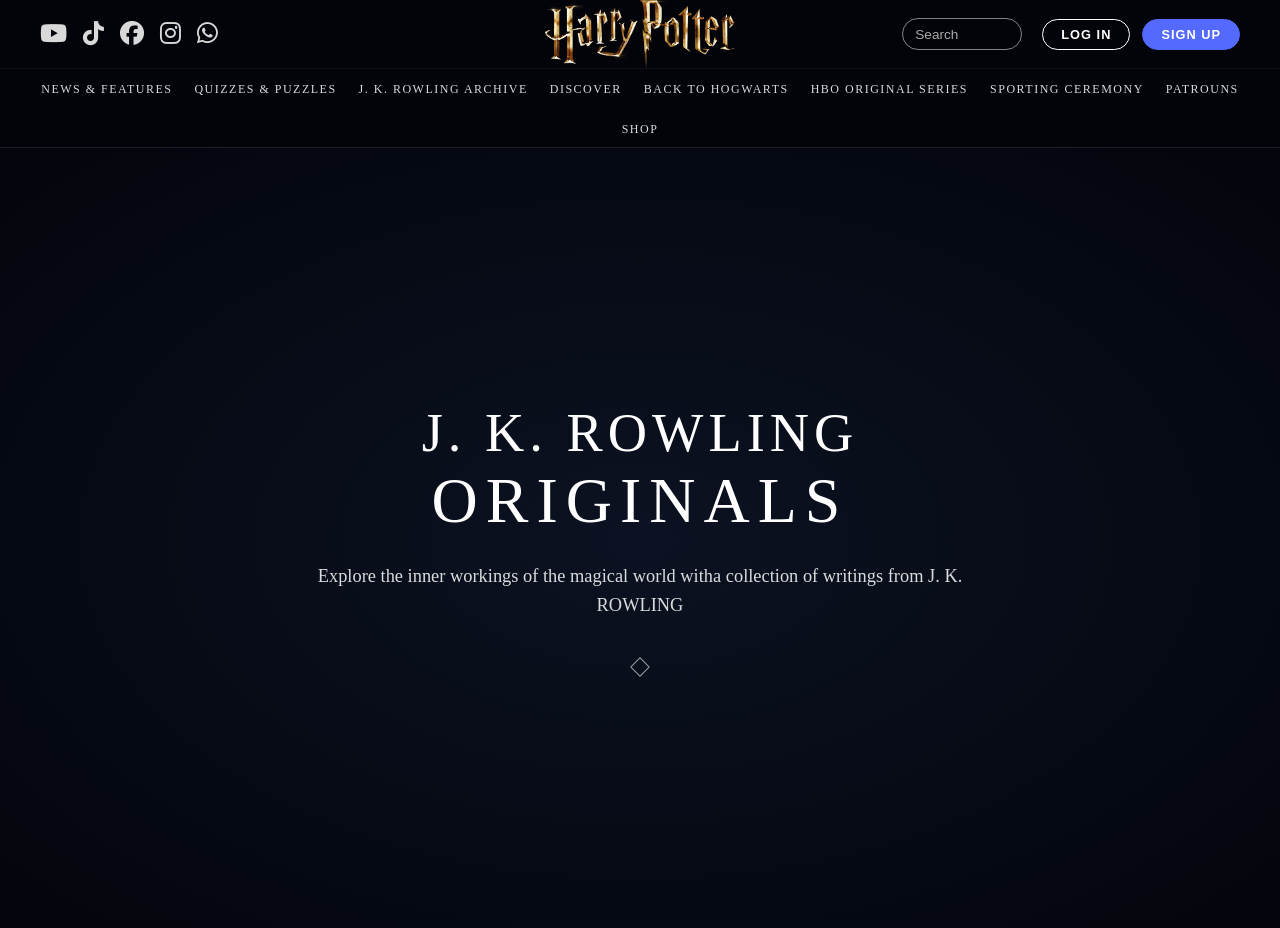
==== home/index.html @ a849a2b2 "m" ====
<!DOCTYPE html>
<html lang="en">

<head>
    <meta charset="UTF-8">
    <meta name="viewport" content="width=device-width, initial-scale=1.0">
    <title>Harry Potter | J.K. Rowling Originals</title>
    <link rel="stylesheet" href="style.css">
    <link rel="stylesheet" href="https://cdnjs.cloudflare.com/ajax/libs/font-awesome/6.5.1/css/all.min.css" />
</head>

<body>
    <header class="navbar">
        <div class="top-bar">
            <div class="social-links">
                <a href="https://www.youtube.com/channel/UChPRO1CB_Hvd0TvKRU62iSQ"><i
                        class="fa-brands fa-youtube"></i></a>
                <a href="https://www.tiktok.com/@harrypotter"><i class="fa-brands fa-tiktok"></i></a>
                <a href="https://www.facebook.com/harrypotter"><i class="fa-brands fa-facebook"></i></a>
                <a href="https://www.instagram.com/harrypotter"><i class="fa-brands fa-instagram"></i></a>
                <a href="https://www.whatsapp.com/channel/0029VbCgR8J2v1Im7VXNg51C"><i
                        class="fa-brands fa-whatsapp"></i></a>
            </div>
            <div class="brand-logo">
                <img src="logo.png" alt="Harry Potter">
            </div>
            <div class="user-actions">
                <div class="search-box">
                    <input type="text" placeholder="Search">
                    <i class="fa-solid fa-magnifying-giglass"></i>
                </div>
                <button class="btn btn-outline">LOG IN</button>
                <button class="btn btn-solid">SIGN UP</button>
            </div>
        </div>
        <nav class="sub-nav">
            <ul>
                <li><a href="#">NEWS & FEATURES</a></li>
                <li><a href="#">QUIZZES & PUZZLES</a></li>
                <li><a href="#">J. K. ROWLING ARCHIVE</a></li>
                <li><a href="#">DISCOVER</a></li>
                <li><a href="#">BACK TO HOGWARTS</a></li>
                <li><a href="#">HBO ORIGINAL SERIES</a></li>
                <li><a href="#">SPORTING CEREMONY</a></li>
                <li><a href="#">PATROUNS</a></li>
                <li><a href="#">SHOP</a></li>
            </ul>
        </nav>
    </header>
    <main class="hero">
        <div class="hero-overlay"></div>
        <div class="hero-content">
            <h2>J. K. ROWLING</h2>
            <h3>ORIGINALS</h3>
            <p>Explore the inner workings of the magical world witha collection of writings from J. K. ROWLING</p>
            <div class="scroll-diamond"></div>
        </div>
    </main>
    <script src="home/script.js"></script>
</body>

</html>
---- home/style.css ----
* {
    margin: 0;
    padding: 0;
    box-sizing: border-box;
}

body {
    font-family: 'Cinzel', 'Times New Roman', serif;
    background-color: #05060d;
    color: #ffffff;
    overflow-x: hidden;
}

.navbar {
    background-color: #03040a;
    border-bottom: 1px solid rgba(255, 255, 255, 0.1);
    position: sticky;
    top: 0;
    z-index: 1000;
}

.top-bar {
    position: relative;
    display: flex;
    justify-content: space-between;
    align-items: center;
    padding: 18px 40px;
}

.social-links {
    display: flex;
    gap: 16px;
}

.social-links a {
    color: #fff;
    font-size: 1.5rem;
    text-decoration: none;
    opacity: 0.85;
    transition: opacity 0.2s;
}

.social-links a:hover {
    opacity: 1;
}

.brand-logo {
    position: absolute;
    left: 50%;
    transform: translateX(-50%);
    display: flex;
    align-items: center;
}

.brand-logo img {
    width: 190px;
    height: auto;
    display: block;
}

.user-actions {
    display: flex;
    align-items: center;
    gap: 12px;
}

.search-box {
    display: flex;
    align-items: center;
    border: 1px solid rgba(255, 255, 255, 0.5);
    border-radius: 20px;
    padding: 6px 12px;
    width: 120px;
    height: 32px;
    margin-right: 8px;
}

.search-box input {
    background: transparent;
    border: none;
    outline: none;
    color: #fff;
    font-size: 0.85rem;
    width: 85px;
}

.search-box input::placeholder {
    color: #aaa;
}

.search-box i {
    font-size: 0.85rem;
    color: #aaa;
    cursor: pointer;
}

.btn {
    padding: 7px 18px;
    border-radius: 20px;
    font-size: 0.8rem;
    font-weight: bold;
    cursor: pointer;
    letter-spacing: 1px;
}

.btn-outline {
    background: transparent;
    border: 1.5px solid #fff;
    color: #fff;
}

.btn-solid {
    background: #546aff;
    border: 1.5px solid #5468ff;
    color: #fff;
}

.btn-solid:hover {
    background: #4354df;
}

.sub-nav {
    display: flex;
    justify-content: center;
    padding: 10px 20px;
    border-top: 1px solid rgba(255, 255, 255, 0.05);
}

.sub-nav ul {
    display: flex;
    list-style: none;
    gap: 22px;
    flex-wrap: wrap;
    justify-content: center;
}

.sub-nav ul li a {
    color: #ffffff;
    font-size: 0.75rem;
    text-decoration: none;
    letter-spacing: 1.5px;
    opacity: 0.85;
    transition: opacity 0.2s;
}

.sub-nav ul li a:hover,
.sub-nav ul li a:active {
    opacity: 1;
}

.sub-nav ul li a i {
    font-size: 0.6rem;
    margin-left: 2px;
}

.hero {
    position: relative;
    min-height: calc(100vh - 120px);
    display: flex;
    justify-content: center;
    align-items: center;
    text-align: center;
    background: radial-gradient(ellipse at center, rgba(16, 26, 47, 0.6) 0%, rgba(3, 5, 12, 0.95) 100%), url("https://images.unsplash.com/photo-1506703719100-a0f3a48c0f86?q=80&w=2070&auto=format&fit=crop") center/cover no-repeat;
}

.hero-content {
    max-width: 750px;
    padding: 20px;
    z-index: 2;
}

.hero-content h2 {
    font-size: 3.4rem;
    font-weight: 400;
    letter-spacing: 5px;
}

.hero-content h3 {
    font-size: 4rem;
    font-weight: 500;
    letter-spacing: 8px;
    margin-bottom: 24px;
}

.hero-content p {
    font-size: 1.15rem;
    font-weight: 300;
    line-height: 1.6;
    opacity: 0.85;
    margin-bottom: 40px;
}

.scroll-diamond {
    width: 14px;

    height: 14px;

    border: 1px solid rgba(255, 255, 255, 0.6);

    transform: rotate(45deg);
    margin: 0 auto;

}
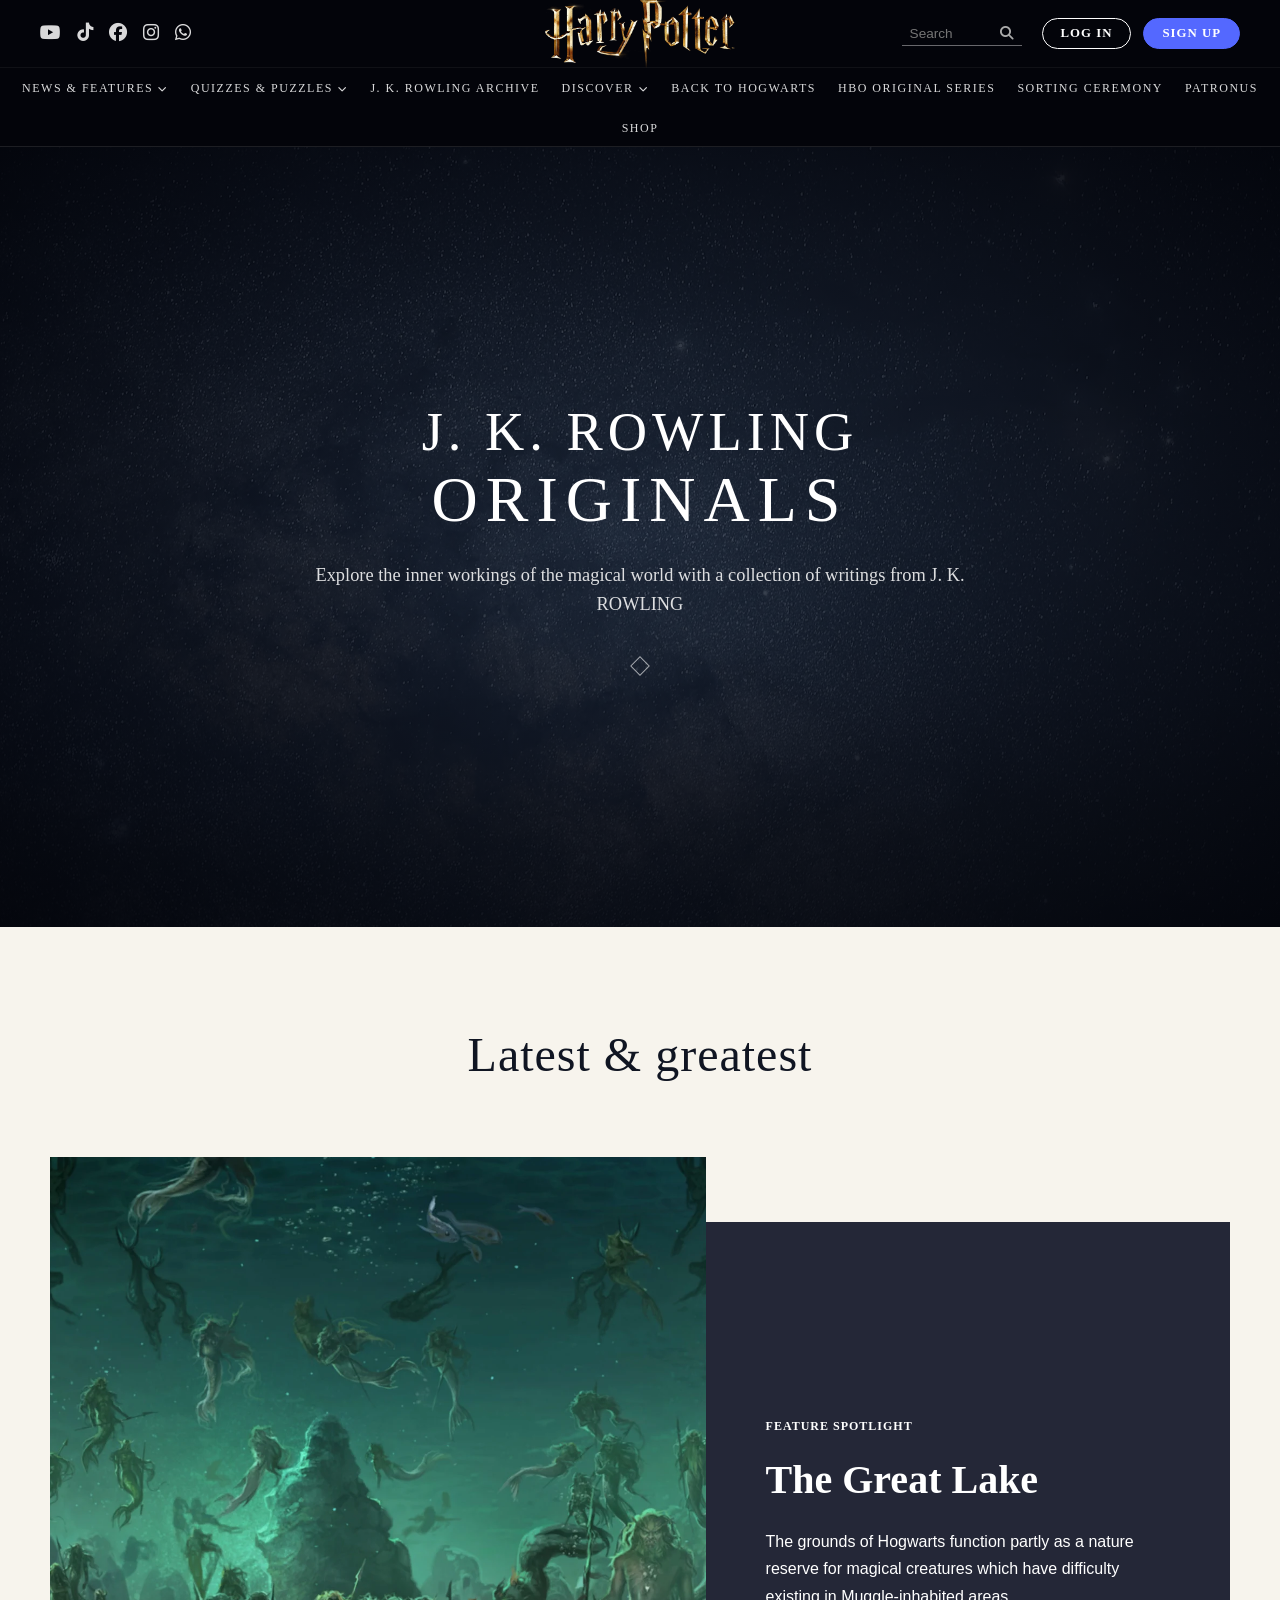
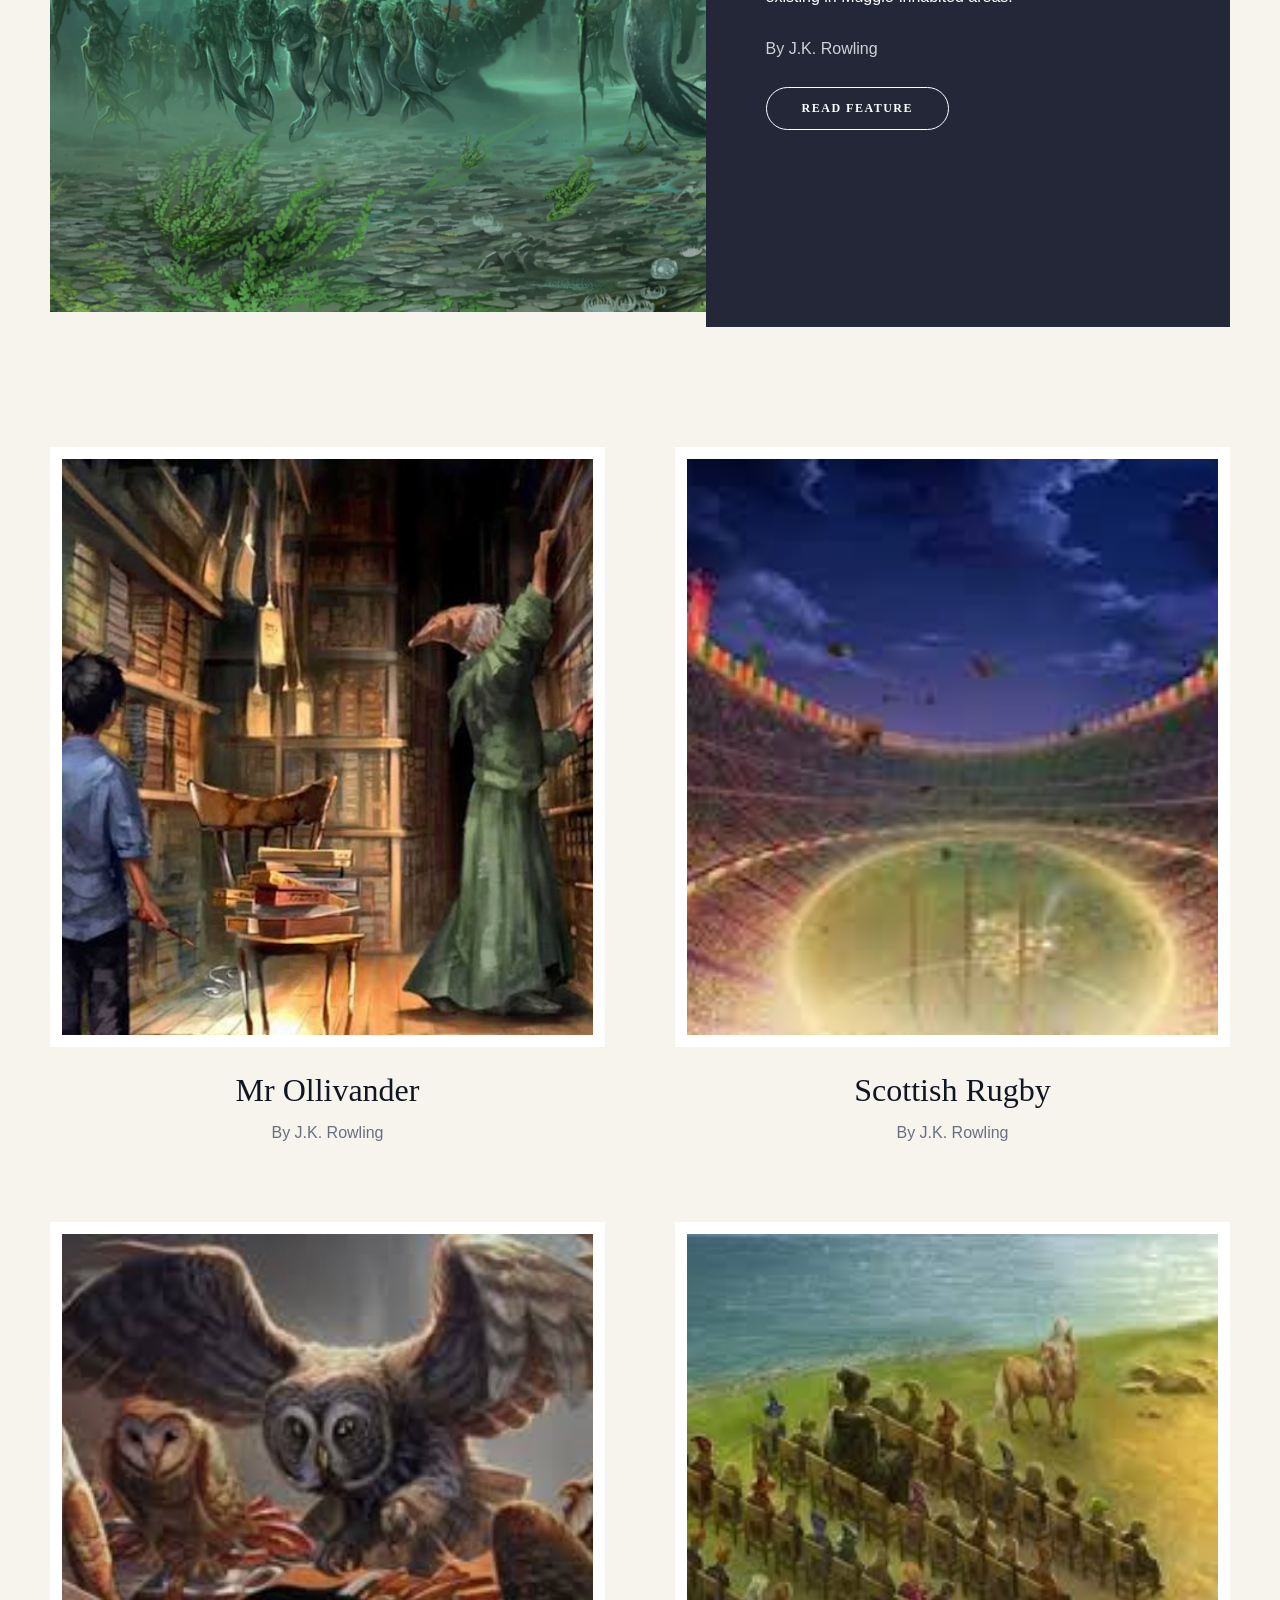
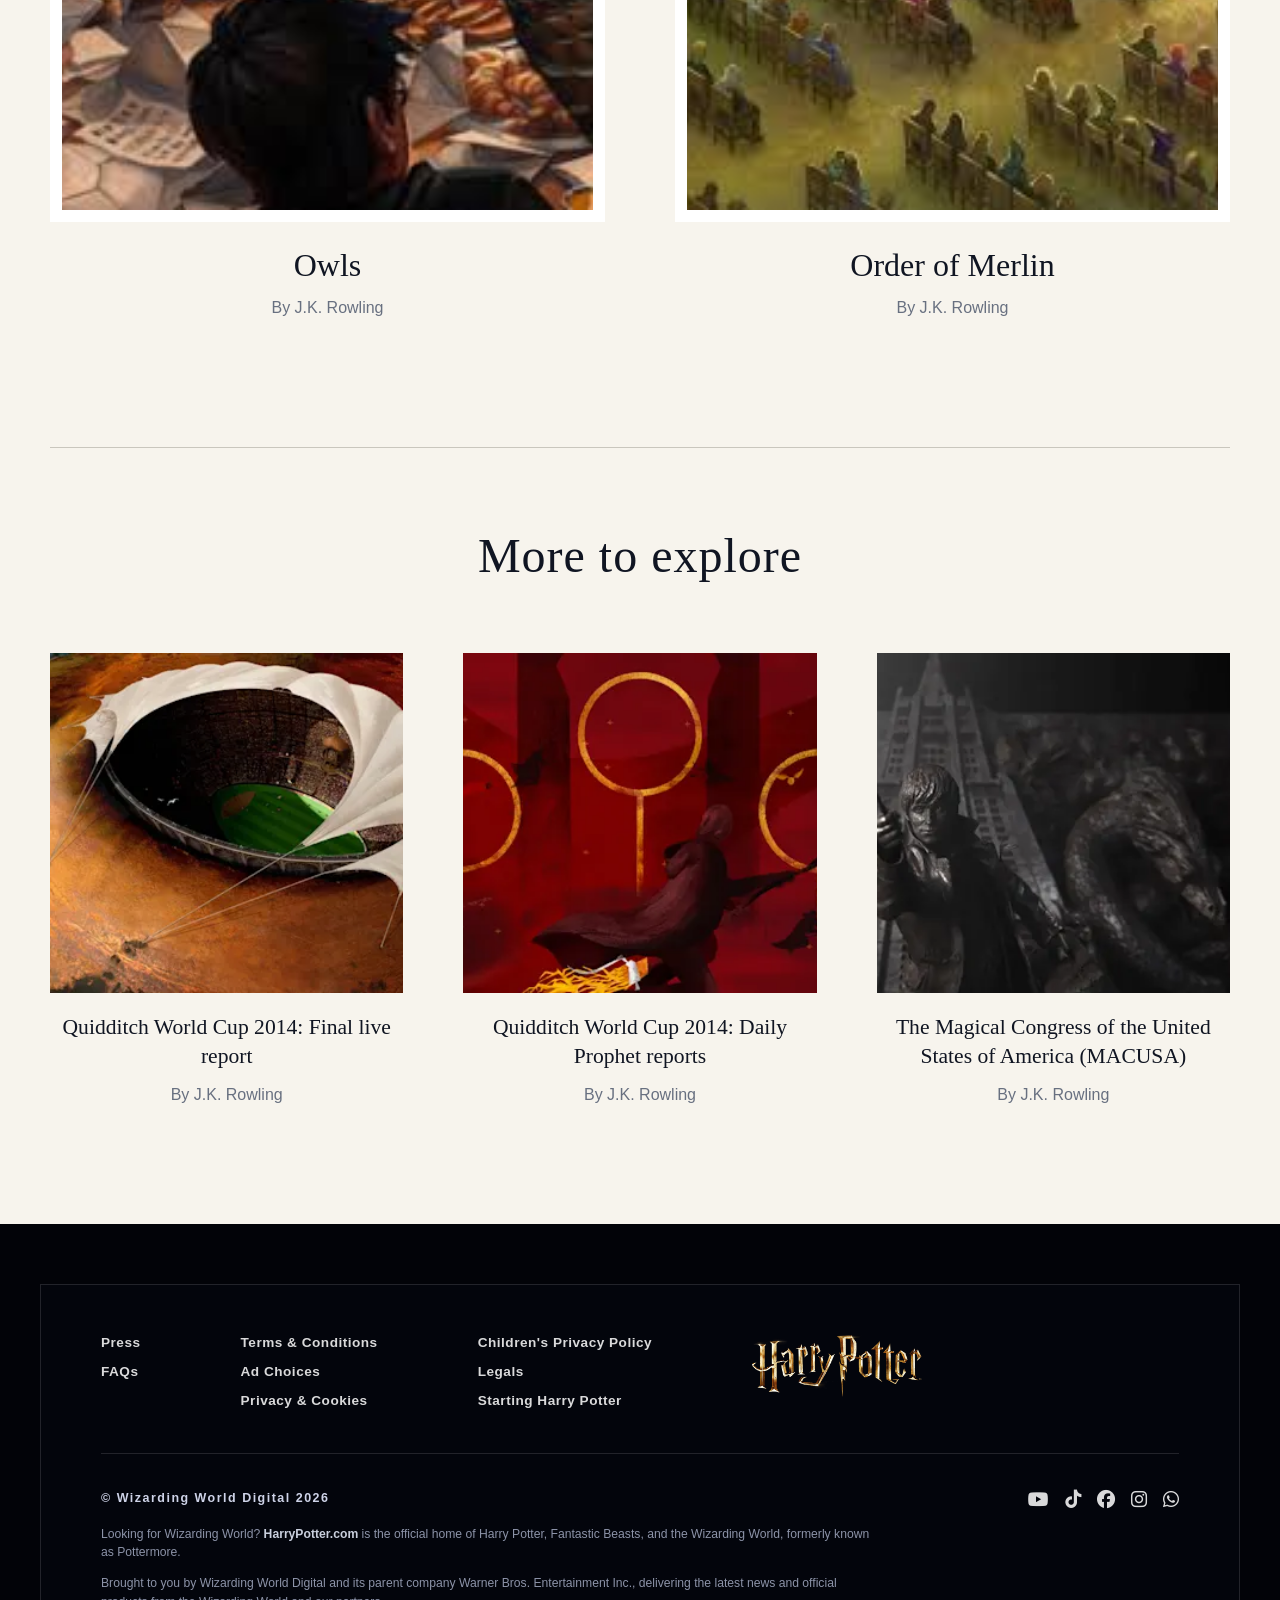
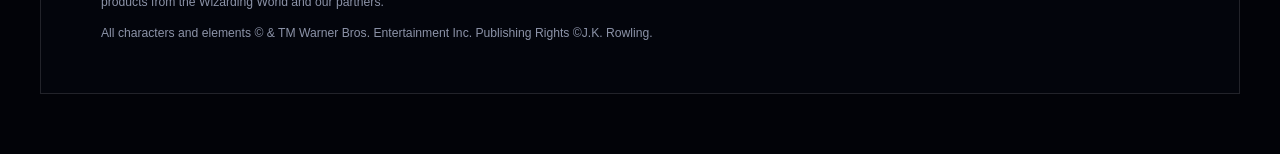
==== commit 70b80b67: "m" ====
--- a/home/index.html
+++ b/home/index.html
@@ -12,51 +12,170 @@
 <body>
     <header class="navbar">
         <div class="top-bar">
-            <div class="social-links">
-                <a href="https://www.youtube.com/channel/UChPRO1CB_Hvd0TvKRU62iSQ"><i
+            <div class="social-links" aria-label="Social media links">
+                <a href="https://www.youtube.com/channel/UChPRO1CB_Hvd0TvKRU62iSQ" aria-label="YouTube"><i
                         class="fa-brands fa-youtube"></i></a>
-                <a href="https://www.tiktok.com/@harrypotter"><i class="fa-brands fa-tiktok"></i></a>
-                <a href="https://www.facebook.com/harrypotter"><i class="fa-brands fa-facebook"></i></a>
-                <a href="https://www.instagram.com/harrypotter"><i class="fa-brands fa-instagram"></i></a>
-                <a href="https://www.whatsapp.com/channel/0029VbCgR8J2v1Im7VXNg51C"><i
+                <a href="https://www.tiktok.com/@harrypotter" aria-label="TikTok"><i
+                        class="fa-brands fa-tiktok"></i></a>
+                <a href="https://www.facebook.com/harrypotter" aria-label="Facebook"><i
+                        class="fa-brands fa-facebook"></i></a>
+                <a href="https://www.instagram.com/harrypotter" aria-label="Instagram"><i
+                        class="fa-brands fa-instagram"></i></a>
+                <a href="https://www.whatsapp.com/channel/0029VbCgR8J2v1Im7VXNg51C" aria-label="WhatsApp"><i
                         class="fa-brands fa-whatsapp"></i></a>
             </div>
-            <div class="brand-logo">
-                <img src="logo.png" alt="Harry Potter">
-            </div>
+            <a href="#" class="brand-logo" aria-label="Harry Potter Home"><img src="HarryPotterLogo.png"
+                    alt="Harry Potter"></a>
             <div class="user-actions">
-                <div class="search-box">
-                    <input type="text" placeholder="Search">
-                    <i class="fa-solid fa-magnifying-giglass"></i>
-                </div>
-                <button class="btn btn-outline">LOG IN</button>
-                <button class="btn btn-solid">SIGN UP</button>
+                <form class="search-box" role="search">
+                    <label for="site-search" class="visually-hidden">Search</label>
+                    <input type="search" id="site-search" placeholder="Search">
+                    <button type="submit" aria-label="Search">
+                        <i class="fa-solid fa-magnifying-glass"></i>
+                    </button>
+                </form>
+                <a href="#" class="btn btn-outline">LOG IN</a>
+                <a href="#" class="btn btn-solid">SIGN UP</a>
             </div>
         </div>
-        <nav class="sub-nav">
+        <nav class="sub-nav" aria-label="Main navigation">
             <ul>
-                <li><a href="#">NEWS & FEATURES</a></li>
-                <li><a href="#">QUIZZES & PUZZLES</a></li>
+                <li class="nav-dropdown"><a href="#">NEWS & FEATURES<i class="fa-solid fa-chevron-down"></i></a></li>
+                <li class="nav-dropdown"><a href="#">QUIZZES & PUZZLES<i class="fa-solid fa-chevron-down"></i></a></li>
                 <li><a href="#">J. K. ROWLING ARCHIVE</a></li>
-                <li><a href="#">DISCOVER</a></li>
+                <li class="nav-dropdown"><a href="#">DISCOVER<i class="fa-solid fa-chevron-down"></i></a> </li>
                 <li><a href="#">BACK TO HOGWARTS</a></li>
                 <li><a href="#">HBO ORIGINAL SERIES</a></li>
-                <li><a href="#">SPORTING CEREMONY</a></li>
-                <li><a href="#">PATROUNS</a></li>
+                <li><a href="#">SORTING CEREMONY</a></li>
+                <li><a href="#">PATRONUS</a></li>
                 <li><a href="#">SHOP</a></li>
             </ul>
         </nav>
     </header>
-    <main class="hero">
-        <div class="hero-overlay"></div>
-        <div class="hero-content">
-            <h2>J. K. ROWLING</h2>
-            <h3>ORIGINALS</h3>
-            <p>Explore the inner workings of the magical world witha collection of writings from J. K. ROWLING</p>
-            <div class="scroll-diamond"></div>
+    <!--HERO SECTION-->
+    <main>
+        <section class="hero">
+            <div class="hero-overlay"></div>
+            <div class="hero-content">
+                <h2>J. K. ROWLING</h2>
+                <h3>ORIGINALS</h3>
+                <p>Explore the inner workings of the magical world with a collection of writings from J. K. ROWLING</p>
+                <div class="scroll-diamond"></div>
+            </div>
+        </section>
+        <section class="archive-section">
+            <div class="archive-heading">
+                <h2>Latest &amp; greatest</h2>
+            </div>
+            <div class="featured-story">
+                <div class="featured-image">
+                    <img src="great-lake.webp" alt="The Great Lake">
+                </div>
+                <div class="featured-content">
+                    <span>FEATURE SPOTLIGHT</span>
+                    <h2>The Great Lake</h2>
+                    <p>The grounds of Hogwarts function partly as a nature reserve for magical creatures which have
+                        difficulty existing in Muggle-inhabited areas.</p>
+                    <p class="byline">By J.K. Rowling</p>
+                    <a href="#">READ FEATURE</a>
+                </div>
+            </div>
+            <div class="latest-grid">
+                <article class="latest-card">
+                    <img src="ollivander.jpg" alt="Mr Ollivander">
+                    <h2>Mr Ollivander</h2>
+                    <p>By J.K. Rowling</p>
+                </article>
+                <article class="latest-card">
+                    <img src="scottish-rugby.jpg" alt="Scottish Rugby">
+                    <h2>Scottish Rugby</h2>
+                    <p>By J.K. Rowling</p>
+                </article>
+                <article class="latest-card">
+                    <img src="owls.jpg" alt="Owls">
+                    <h2>Owls</h2>
+                    <p>By J.K. Rowling</p>
+                </article>
+                <article class="latest-card">
+                    <img src="order-of-merlin.jpg" alt="Order of Merlin">
+                    <h2>Order of Merlin</h2>
+                    <p>By J.K. Rowling</p>
+                </article>
+            </div>
+            <div class="archive-divider"></div>
+            <div class="more-heading">
+                <h2>More to explore</h2>
+            </div>
+            <div class="explore-grid">
+                <article class="explore-card">
+                    <img src="quidditch-final.webp" alt="Quidditch World Cup">
+                    <h3>Quidditch World Cup 2014: Final live report</h3>
+                    <p>By J.K. Rowling</p>
+                </article>
+
+                <article class="explore-card">
+                    <img src="daily-prophet.webp" alt="Daily Prophet">
+                    <h3>Quidditch World Cup 2014: Daily Prophet reports</h3>
+                    <p>By J.K. Rowling</p>
+                </article>
+                <article class="explore-card">
+                    <img src="macusa.webp" alt="MACUSA">
+                    <h3>The Magical Congress of the United States of America (MACUSA)</h3>
+                    <p>By J.K. Rowling</p>
+                </article>
+            </div>
+        </section>
+    </main>
+    <!--FOOTER SECTION-->
+    <footer class="site-footer">
+        <div class="footer-container">
+            <!--Top Row: Links and Logo-->
+            <div class="footer-top">
+                <div class="footer-links-grid">
+                    <div class="link-column">
+                        <a href="https://www.harrypotter.com/press">Press</a>
+                        <a href="https://help.harrypotter.com/hc/en-us">FAQs</a>
+                    </div>
+                    <div class="link-column">
+                        <a href="https://www.harrypotter.com/terms">Terms & Conditions</a>
+                        <a href="https://www.harrypotter.com/privacy#choices">Ad Choices</a>
+                        <a href="https://www.harrypotter.com/privacy">Privacy & Cookies</a>
+                    </div>
+                    <div class="link-column">
+                        <a href="https://www.harrypotter.com/childrens-privacy-policy">Children's Privacy Policy</a>
+                        <a href="https://www.harrypotter.com/legals">Legals</a>
+                        <a href="https://www.startingharrypotter.com/">Starting Harry Potter</a>
+                    </div>
+                    <div class="footer-logo">
+                        <img src="HarryPotterLogo.png" alt="HARRY POTTER">
+                    </div>
+                </div>
+            </div>
+            <div class="footer-divider"></div>
+            <!--Bottom Row: Copyright , Disclaimer & Socials-->
+            <div class="footer-bottom">
+                <div class="footer-legal-text">
+                    <p class="copyright">&copy; Wizarding World Digital 2026</p>
+                    <p>Looking for Wizarding World? <a href="HarryPotter.com">HarryPotter.com</a> is the official home
+                        of Harry Potter, Fantastic Beasts, and the Wizarding World, formerly known as Pottermore.</p>
+                    <p>Brought to you by Wizarding World Digital and its parent company Warner Bros. Entertainment Inc.,
+                        delivering the latest news and official products from the Wizarding World and our partners.</p>
+                    <p>All characters and elements &copy; & TM Warner Bros. Entertainment Inc. Publishing Rights
+                        &copy;J.K. Rowling.</p>
+                </div>
+                <div class="social-links">
+                    <a href="https://www.youtube.com/channel/UChPRO1CB_Hvd0TvKRU62iSQ"><i
+                            class="fa-brands fa-youtube"></i></a>
+                    <a href="https://www.tiktok.com/@harrypotter"><i class="fa-brands fa-tiktok"></i></a>
+                    <a href="https://www.facebook.com/harrypotter"><i class="fa-brands fa-facebook"></i></a>
+                    <a href="https://www.instagram.com/harrypotter"><i class="fa-brands fa-instagram"></i></a>
+                    <a href="https://www.whatsapp.com/channel/0029VbCgR8J2v1Im7VXNg51C"><i
+                            class="fa-brands fa-whatsapp"></i></a>
+                </div>
+            </div>
         </div>
-    </main>
-    <script src="home/script.js"></script>
+    </footer>
+    <script src="script.js"></script>
 </body>
 
 </html>
--- a/home/style.css
+++ b/home/style.css
@@ -11,6 +11,19 @@
     overflow-x: hidden;
 }
 
+.visually-hidden {
+    position: absolute;
+    width: 1px;
+    height: 1px;
+    padding: 0;
+    margin: -1px;
+    overflow: hidden;
+    clip: rect(0, 0, 0, 0);
+    white-space: nowrap;
+    border: 0;
+}
+
+/* HEADER & NAVBAR */
 .navbar {
     background-color: #03040a;
     border-bottom: 1px solid rgba(255, 255, 255, 0.1);
@@ -20,7 +33,6 @@
 }
 
 .top-bar {
-    position: relative;
     display: flex;
     justify-content: space-between;
     align-items: center;
@@ -34,7 +46,7 @@
 
 .social-links a {
     color: #fff;
-    font-size: 1.5rem;
+    font-size: 1.15rem;
     text-decoration: none;
     opacity: 0.85;
     transition: opacity 0.2s;
@@ -48,13 +60,10 @@
     position: absolute;
     left: 50%;
     transform: translateX(-50%);
-    display: flex;
-    align-items: center;
 }
 
 .brand-logo img {
     width: 190px;
-    height: auto;
     display: block;
 }
 
@@ -67,11 +76,8 @@
 .search-box {
     display: flex;
     align-items: center;
-    border: 1px solid rgba(255, 255, 255, 0.5);
-    border-radius: 20px;
-    padding: 6px 12px;
-    width: 120px;
-    height: 32px;
+    border-bottom: 1px solid rgba(255, 255, 255, 0.4);
+    padding: 4px 8px;
     margin-right: 8px;
 }
 
@@ -81,17 +87,19 @@
     outline: none;
     color: #fff;
     font-size: 0.85rem;
-    width: 85px;
-}
-
-.search-box input::placeholder {
+    width: 90px;
+}
+
+.search-box button {
+    background: none;
+    border: none;
     color: #aaa;
-}
-
-.search-box i {
     font-size: 0.85rem;
-    color: #aaa;
     cursor: pointer;
+}
+
+.search-box button:hover {
+    color: #fff;
 }
 
 .btn {
@@ -101,24 +109,28 @@
     font-weight: bold;
     cursor: pointer;
     letter-spacing: 1px;
+    text-decoration: none;
+    display: inline-block;
 }
 
 .btn-outline {
     background: transparent;
-    border: 1.5px solid #fff;
-    color: #fff;
+    border: 1.5px solid white;
+    color: white;
 }
 
 .btn-solid {
-    background: #546aff;
+    background: #5468ff;
     border: 1.5px solid #5468ff;
-    color: #fff;
+    color: white;
 }
 
 .btn-solid:hover {
     background: #4354df;
 }
 
+/* SECOND NAVIGATION */
+/* SECOND NAVIGATION */
 .sub-nav {
     display: flex;
     justify-content: center;
@@ -132,27 +144,34 @@
     gap: 22px;
     flex-wrap: wrap;
     justify-content: center;
+    align-items: center;
+}
+
+.sub-nav ul li {
+    position: relative;
 }
 
 .sub-nav ul li a {
     color: #ffffff;
+    text-decoration: none;
     font-size: 0.75rem;
-    text-decoration: none;
     letter-spacing: 1.5px;
     opacity: 0.85;
-    transition: opacity 0.2s;
-}
-
-.sub-nav ul li a:hover,
-.sub-nav ul li a:active {
+    transition: opacity 0.2s ease;
+    white-space: nowrap;
+}
+
+.sub-nav ul li a:hover {
     opacity: 1;
 }
 
 .sub-nav ul li a i {
-    font-size: 0.6rem;
-    margin-left: 2px;
-}
-
+    font-size: 0.55rem;
+    margin-left: 5px;
+    vertical-align: middle;
+}
+
+/* HERO SECTION */
 .hero {
     position: relative;
     min-height: calc(100vh - 120px);
@@ -160,7 +179,7 @@
     justify-content: center;
     align-items: center;
     text-align: center;
-    background: radial-gradient(ellipse at center, rgba(16, 26, 47, 0.6) 0%, rgba(3, 5, 12, 0.95) 100%), url("https://images.unsplash.com/photo-1506703719100-a0f3a48c0f86?q=80&w=2070&auto=format&fit=crop") center/cover no-repeat;
+    background: radial-gradient(ellipse at center, rgba(16, 26, 47, 0.6) 0%, rgba(3, 5, 12, 0.95)100%), url(backgroundglaxypic.webp) center/ cover no-repeat;
 }
 
 .hero-content {
@@ -184,20 +203,631 @@
 
 .hero-content p {
     font-size: 1.15rem;
+    line-height: 1.6;
     font-weight: 300;
-    line-height: 1.6;
     opacity: 0.85;
     margin-bottom: 40px;
 }
 
 .scroll-diamond {
     width: 14px;
-
     height: 14px;
-
     border: 1px solid rgba(255, 255, 255, 0.6);
-
     transform: rotate(45deg);
     margin: 0 auto;
-
+    animation: scrollDown 1.8s ease-in-out infinite;
+}
+
+@keyframes scrollDown {
+    0% {
+        transform: translateY(0) rotate(45deg);
+        opacity: 0.5;
+    }
+
+    50% {
+        transform: translateY(10px) rotate(45deg);
+        opacity: 1;
+    }
+
+    100% {
+        transform: translateY(0) rotate(45deg);
+        opacity: 0.5;
+    }
+}
+
+/* FOOTER Styles*/
+.site-footer {
+    background-color: #020308;
+    padding: 60px 40px;
+    display: flex;
+    justify-content: center;
+}
+
+.footer-container {
+    width: 100%;
+    max-width: 1300px;
+    border: 1px solid rgba(255, 255, 255, 0.12);
+    padding: 50px 60px;
+    background-color: #03050c;
+}
+
+/* Top Section */
+.footer-top {
+    display: flex;
+    justify-content: space-between;
+    align-items: flex-start;
+    gap: 40px;
+}
+
+.footer-links-grid {
+    display: flex;
+    gap: 100px;
+    flex-wrap: wrap;
+}
+
+.link-column {
+    display: flex;
+    flex-direction: column;
+    gap: 14px;
+}
+
+.link-column a {
+    color: #fff;
+    text-decoration: none;
+    font-size: 0.85rem;
+    letter-spacing: 0.5px;
+    opacity: 0.85;
+    transition: opacity 0.2s ease, color 0.2s ease;
+    font-weight: bold;
+    font-family: 'Franklin Gothic Medium', 'Arial Narrow', Arial, sans-serif;
+}
+
+.link-column a:hover {
+    opacity: 1;
+    color: #fff;
+    text-decoration: underline;
+}
+
+/* FOOTER LOGO */
+.footer-logo img {
+    width: 170px;
+    display: block;
+}
+
+/* THE LINE */
+.footer-divider {
+    height: 1px;
+    border-top: 1px solid rgba(255, 255, 255, 0.12);
+    margin: 45px 0 35px 0;
+}
+
+/* COPYRIGHT AREA */
+.footer-bottom {
+    display: flex;
+    justify-content: space-between;
+    align-items: flex-start;
+    gap: 40px;
+    font-family: Arial, Helvetica, sans-serif;
+}
+
+.footer-legal-text {
+    max-width: 780px;
+    display: flex;
+    flex-direction: column;
+    gap: 12px;
+}
+
+.footer-legal-text p {
+    font-size: 0.76rem;
+    line-height: 1.55;
+    color: #8c93a8;
+    font-weight: 300;
+}
+
+.footer-legal-text .copyright {
+    letter-spacing: 1.5px;
+    font-size: 0.78rem;
+    font-weight: 600;
+    color: #ced3e8;
+    margin-bottom: 4px;
+}
+
+.footer-legal-text a {
+    color: #c9cfdd;
+    font-weight: 800;
+    text-decoration: none;
+}
+
+/* SOCIAL ICONS */
+.footer-socials {
+    display: flex;
+    gap: 18px;
+    align-items: center;
+    flex-shrink: 0;
+}
+
+.footer-socials a {
+    color: white;
+    font-size: 1.15rem;
+    text-decoration: none;
+    opacity: 0.85;
+    transition: opacity 0.2s, transform 0.2s;
+}
+
+.footer-socials a:hover {
+    opacity: 1;
+    transform: translateY(-2px);
+}
+
+/* MOBILE */
+@media (max-width: 900px) {
+    .top-bar {
+        padding: 25px 20px;
+    }
+
+    .brand-logo img {
+        width: 140px;
+    }
+
+    .search-box {
+        display: none;
+    }
+
+    .social-links {
+        gap: 10px;
+    }
+
+    .user-actions {
+        gap: 6px;
+    }
+
+    .btn {
+        padding: 6px 12px;
+    }
+
+    .hero-content h2 {
+        font-size: 2.3rem;
+    }
+
+    .hero-content h3 {
+        font-size: 2.6rem;
+    }
+
+    .footer-top,
+    .footer-bottom {
+        flex-direction: column;
+    }
+
+    .footer-links-grid {
+        gap: 35px;
+    }
+
+    .footer-socials {
+        margin-top: 10px;
+    }
+
+    .featured-story {
+        grid-template-columns: 1fr;
+    }
+
+    .featured-image img {
+        height: 300px;
+    }
+
+    .latest-grid {
+        grid-template-columns: 1fr;
+    }
+
+    .explore-grid {
+        grid-template-columns: 1fr;
+    }
+
+    .archive-section {
+        padding: 60px 25px;
+    }
+}
+
+/* J.K. ROWLING ORIGINALS */
+
+.archive-section {
+    background: #f7f4ed;
+    color: #101522;
+    padding: 100px 50px 120px;
+}
+
+.archive-heading {
+    text-align: center;
+    margin-bottom: 75px;
+}
+
+.archive-heading h2,
+.more-heading h2 {
+    font-size: 3rem;
+    font-weight: 400;
+    letter-spacing: 1px;
+}
+
+.featured-story {
+    max-width: 1280px;
+    margin: 0 auto 120px;
+    display: grid;
+    grid-template-columns: 1.25fr 1fr;
+    align-items: start;
+}
+
+.featured-image {
+    position: relative;
+    z-index: 2;
+}
+
+.featured-image img {
+    width: 100%;
+    height: 755px;
+    object-fit: cover;
+    display: block;
+}
+
+.featured-content {
+    background: #242737;
+    color: white;
+    min-height: 705px;
+    padding: 60px;
+    display: flex;
+    flex-direction: column;
+    justify-content: center;
+    margin-bottom: 0;
+    margin-top: 65px;
+}
+
+.featured-content span {
+    font-size: 0.75rem;
+    font-weight: bold;
+    letter-spacing: 1px;
+    margin-bottom: 22px;
+}
+
+.featured-content h2 {
+    font-family: Georgia, 'Times New Roman', serif;
+    font-size: 2.5rem;
+    margin-bottom: 25px;
+}
+
+.featured-content>p {
+    font-family: Arial, sans-serif;
+    font-size: 1rem;
+    line-height: 1.7;
+    max-width: 500px;
+}
+
+.featured-content .byline {
+    margin-top: 25px;
+    color: #d0d2d8;
+}
+
+.featured-content a {
+    display: inline-block;
+    width: fit-content;
+    margin-top: 25px;
+    padding: 13px 35px;
+    border: 1px solid white;
+    border-radius: 30px;
+    color: white;
+    text-decoration: none;
+    font-size: 0.75rem;
+    font-weight: bold;
+    letter-spacing: 1.5px;
+}
+
+.latest-grid {
+    max-width: 1280px;
+    margin: 0 auto 130px;
+    display: grid;
+    grid-template-columns: repeat(2, 1fr);
+    gap: 80px 70px;
+}
+
+.latest-card {
+    text-align: center;
+}
+
+.latest-card img {
+    width: 100%;
+    height: 600px;
+    object-fit: cover;
+    display: block;
+    background: white;
+    padding: 12px;
+}
+
+.latest-card h2 {
+    font-family: Georgia, 'Times New Roman', serif;
+    font-size: 2rem;
+    font-weight: 400;
+    margin-top: 25px;
+}
+
+.latest-card p,
+.explore-card p {
+    color: #687080;
+    font-family: Arial, sans-serif;
+    margin-top: 15px;
+}
+
+.more-heading {
+    text-align: center;
+    margin-bottom: 70px;
+}
+
+.explore-grid {
+    max-width: 1280px;
+    margin: 0 auto;
+    display: grid;
+    grid-template-columns: repeat(3, 1fr);
+    gap: 60px;
+}
+
+.explore-card {
+    text-align: center;
+}
+
+.explore-card img {
+    width: 100%;
+    height: 340px;
+    object-fit: cover;
+    display: block;
+}
+
+.explore-card h3 {
+    font-family: Georgia, 'Times New Roman', serif;
+    font-size: 1.35rem;
+    font-weight: 400;
+    line-height: 1.35;
+    margin-top: 20px;
+}
+
+.archive-divider {
+    max-width: 1280px;
+    margin: 0 auto 80px;
+    border-top: 1px solid #c9c6bd;
+}
+
+/*Video Hero Section */
+.video-hero {
+    position: relative;
+    min-height: calc(100vh - 120px);
+    display: flex;
+    justify-content: center;
+    align-items: center;
+    overflow: hidden;
+    background-color: #05060d;
+}
+
+.bg-video {
+    position: absolute;
+    top: 50%;
+    left: 50%;
+    min-height: 100%;
+    min-width: 100%;
+    width: auto;
+    height: auto;
+    transform: translateY(-50%) translateX(-50%);
+    object-fit: cover;
+    z-index: 0;
+}
+
+.video-overlay {
+    position: absolute;
+    top: 0;
+    left: 0;
+    width: 100%;
+    height: 100%;
+    background: radial-gradient(circle, rgba(16, 26, 47, 0.2) 0%, rgba(3, 5, 12, 0.7) 100%);
+    z-index: 1;
+}
+
+.video-content {
+    position: relative;
+    z-index: 2;
+    text-align: center;
+    padding: 0 20px;
+    width: 100%;
+    max-width: 900px;
+}
+
+.hogwarts-hero-logo {
+    width: 100%;
+    max-width: 700px;
+    height: auto;
+    filter: drop-shadow(0 0 15px rgba(255, 255, 255, 0.1));
+}
+
+.signup-body {
+    background: radial-gradient(ellipse at top, #1a1e35 0%, #05060d 70%);
+    min-height: 100vh;
+    display: flex;
+    justify-content: center;
+    align-items: center;
+    position: relative;
+}
+
+.back-btn {
+    position: absolute;
+    top: 40px;
+    left: 40px;
+    color: #fff;
+    font-size: 1.2rem;
+    text-decoration: none;
+    opacity: 0.7;
+    transition: opacity 0.2s;
+}
+
+.back-btn:hover {
+    opacity: 1;
+}
+
+.signup-container {
+    width: 100%;
+    max-width: 450px;
+    padding: 20px;
+    text-align: center;
+    display: flex;
+    flex-direction: column;
+    align-items: center;
+}
+
+.hp-logo {
+    font-family: 'Cinzel', serif;
+    font-size: 2.5rem;
+    font-weight: 500;
+    color: #eed69b;
+    margin-bottom: 20px;
+}
+
+.title-with-lines {
+    display: flex;
+    align-items: center;
+    width: 100%;
+    gap: 15px;
+    margin-bottom: 15px;
+}
+
+.title-with-lines span {
+    flex-grow: 1;
+    height: 1px;
+    background-color: rgba(255, 255, 255, 0.2);
+}
+
+.title-with-lines h2 {
+    font-size: 1.4rem;
+    font-weight: 400;
+    letter-spacing: 1px;
+}
+
+.subtitle {
+    font-size: 0.8rem;
+    color: #a0a5b5;
+    line-height: 1.4;
+    margin-bottom: 30px;
+}
+
+.signup-form {
+    width: 100%;
+    display: flex;
+    flex-direction: column;
+    gap: 20px;
+    text-align: left;
+}
+
+.form-group {
+    display: flex;
+    flex-direction: column;
+    gap: 8px;
+    width: 100%;
+}
+
+.form-row {
+    display: flex;
+    gap: 15px;
+}
+
+.form-row .form-group {
+    flex: 1;
+}
+
+.form-group label {
+    font-size: 0.65rem;
+    letter-spacing: 1px;
+    color: #a0a5b5;
+}
+
+.form-group input {
+    background: transparent;
+    border: 1px solid rgba(255, 255, 255, 0.2);
+    border-radius: 4px;
+    padding: 12px;
+    color: #fff;
+    font-family: inherit;
+    font-size: 0.9rem;
+    outline: none;
+    transition: border-color 0.3s;
+}
+
+.form-group input:focus {
+    border-color: #5468ff;
+}
+
+.password-wrapper {
+    position: relative;
+    display: flex;
+    align-items: center;
+}
+
+.password-wrapper input {
+    width: 100%;
+    padding-right: 40px;
+}
+
+.password-wrapper i {
+    position: absolute;
+    right: 12px;
+    color: #a0a5b5;
+    cursor: pointer;
+}
+
+.terms-text {
+    font-size: 0.7rem;
+    color: #7a7f92;
+    line-height: 1.5;
+    margin-top: -5px;
+}
+
+.terms-text a {
+    color: #fff;
+    text-decoration: underline;
+}
+
+.btn-full {
+    width: 100%;
+    padding: 12px;
+    border-radius: 25px;
+    font-size: 0.85rem;
+    margin-bottom: 10px;
+}
+
+.btn-solid-blue {
+    background-color: #6366f1;
+    border: none;
+    color: white;
+    font-weight: bold;
+    cursor: pointer;
+    transition: background 0.3s;
+}
+
+.btn-solid-blue:hover {
+    background-color: #4f46e5;
+}
+
+.login-redirect {
+    width: 100%;
+    margin-top: 20px;
+    padding-top: 20px;
+    border-top: 1px solid rgba(255, 255, 255, 0.1);
+}
+
+.login-redirect p {
+    font-size: 0.9rem;
+    font-weight: bold;
+    margin-bottom: 15px;
+}
+
+.change-language {
+    margin-top: 30px;
+    font-size: 0.75rem;
+    color: #a0a5b5;
+    cursor: pointer;
+    letter-spacing: 1px;
+}
+
+.change-language i {
+    margin-right: 5px;
 }
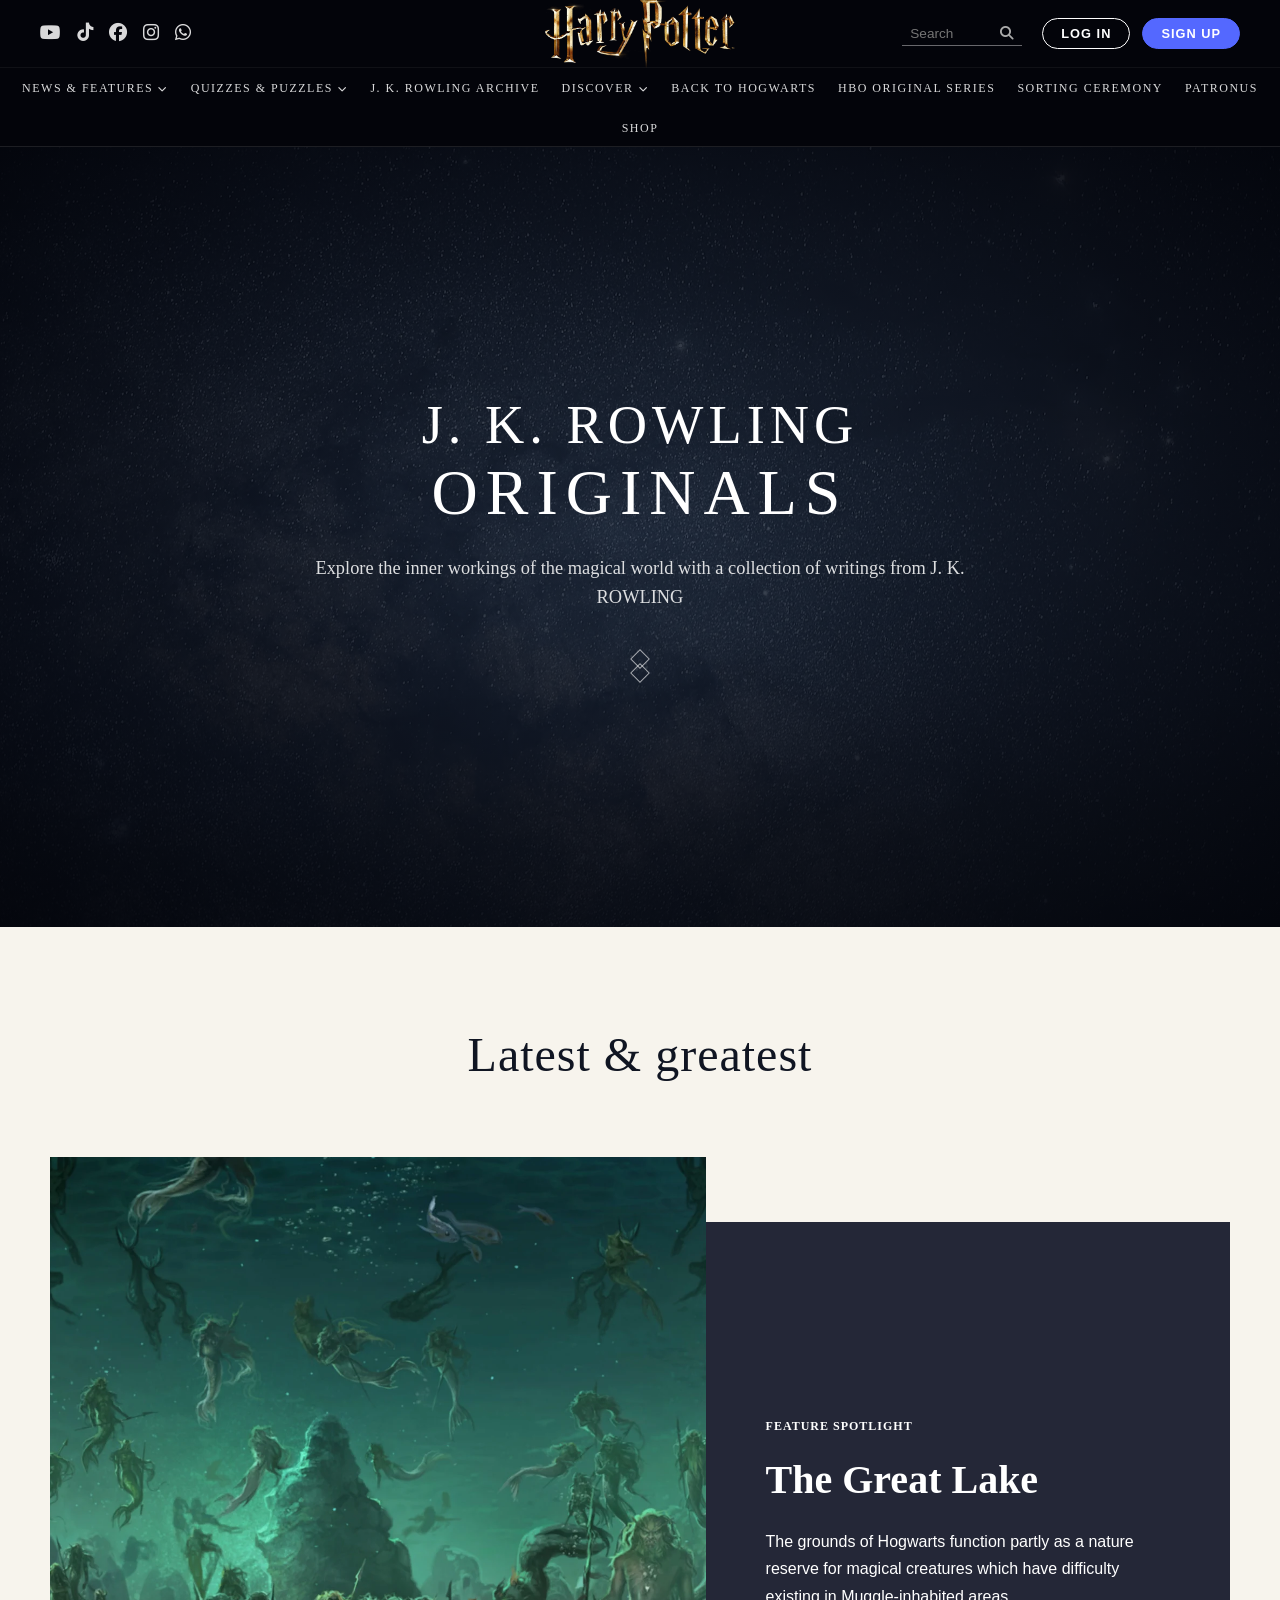
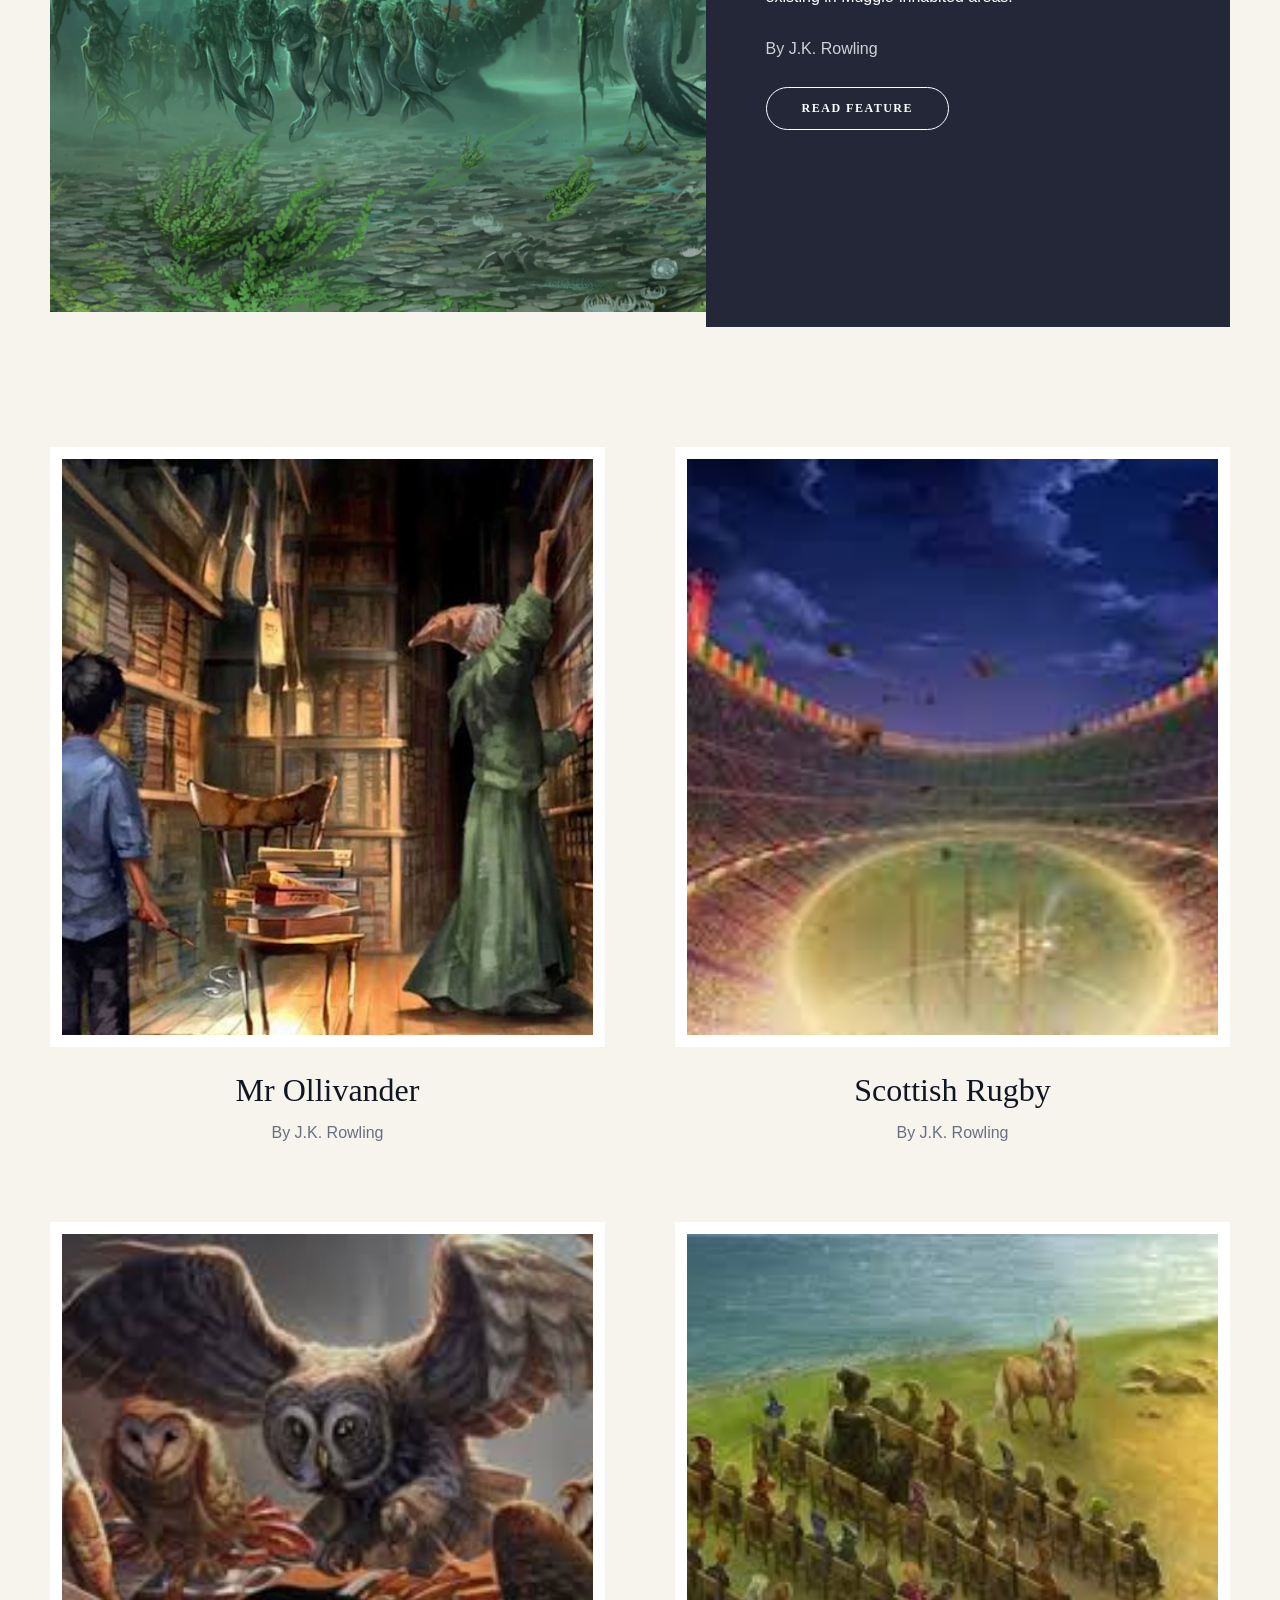
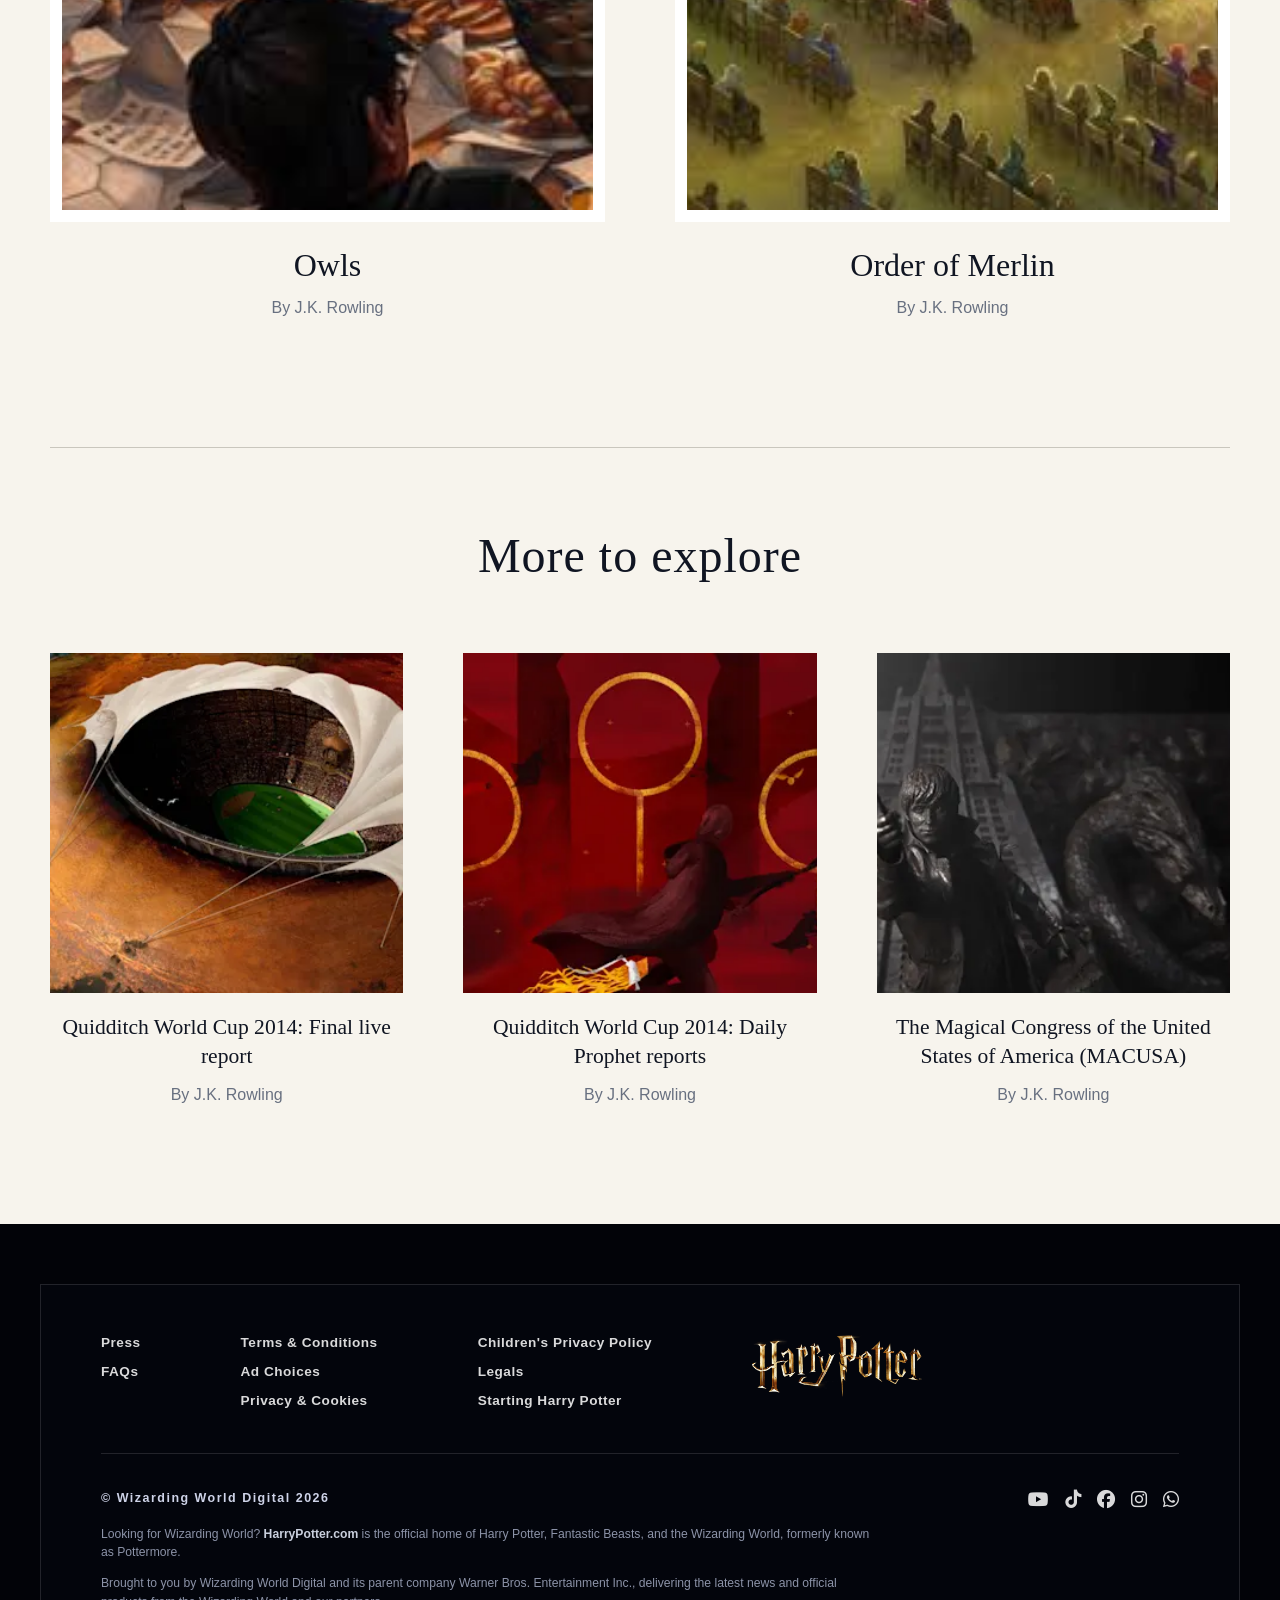
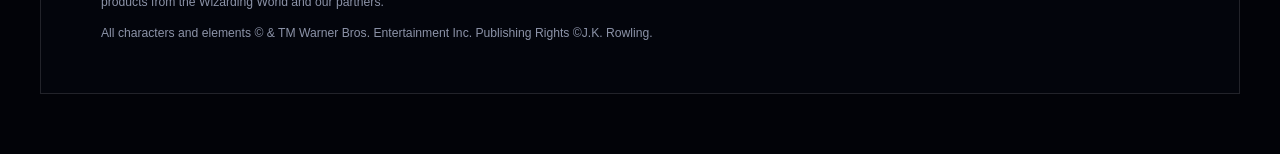
==== commit b4feb3df: "l" ====
--- a/home/index.html
+++ b/home/index.html
@@ -34,8 +34,8 @@
                         <i class="fa-solid fa-magnifying-glass"></i>
                     </button>
                 </form>
-                <a href="#" class="btn btn-outline">LOG IN</a>
-                <a href="#" class="btn btn-solid">SIGN UP</a>
+                <button class="btn btn-outline">LOG IN</button>
+                <button class="btn btn-solid" onclick="window.location.href = 'signup.html'">SIGN UP</button>
             </div>
         </div>
         <nav class="sub-nav" aria-label="Main navigation">
@@ -60,7 +60,10 @@
                 <h2>J. K. ROWLING</h2>
                 <h3>ORIGINALS</h3>
                 <p>Explore the inner workings of the magical world with a collection of writings from J. K. ROWLING</p>
-                <div class="scroll-diamond"></div>
+                <div class="scroll-diamond-wrapper">
+                    <div class="scroll-diamond base"></div>
+                    <div class="scroll-diamond trail"></div>
+                </div>
             </div>
         </section>
         <section class="archive-section">
